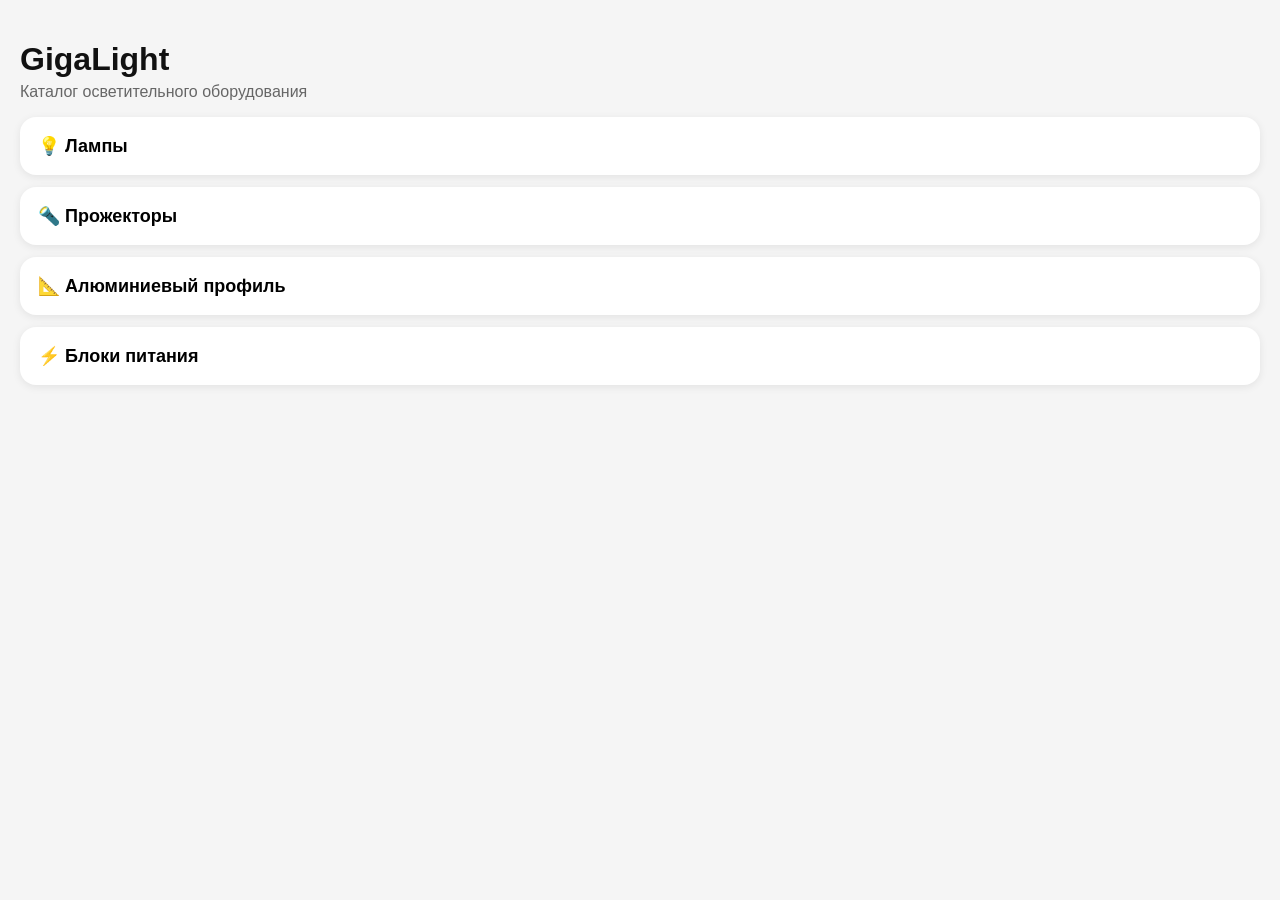
==== index.html @ 50b81de7 "Update index.html" ====
<!DOCTYPE html>
<html lang="ru">
<head>
  <meta charset="UTF-8">
  <meta name="viewport" content="width=device-width, initial-scale=1.0">
  <title>GigaLight</title>
  <link rel="stylesheet" href="style.css">
</head>

<body>

  <header class="header">
    <h1>GigaLight</h1>
    <p>Каталог осветительного оборудования</p>
  </header>

  <main class="catalog">

    <button class="category">
      <span class="icon">💡</span>
      <span>Лампы</span>
    </button>

    <button class="category">
      <span class="icon">🔦</span>
      <span>Прожекторы</span>
    </button>

    <button class="category">
      <span class="icon">📐</span>
      <span>Алюминиевый профиль</span>
    </button>

    <button class="category">
      <span class="icon">⚡</span>
      <span>Блоки питания</span>
    </button>

  </main>

</body>
</html>
---- style.css ----
* {
  box-sizing: border-box;
}

body {
  margin: 0;
  padding: 20px;
  font-family: Arial, sans-serif;
  background: #f5f5f5;
  color: #111;
}

h1 {
  margin-bottom: 5px;
  font-size: 32px;
}

p {
  color: #666;
  margin-top: 0;
}

button {
  display: block;
  width: 100%;
  margin: 12px 0;
  padding: 18px;
  border: none;
  border-radius: 16px;
  background: white;
  font-size: 18px;
  font-weight: bold;
  text-align: left;
  box-shadow: 0 2px 8px rgba(0, 0, 0, 0.08);
}
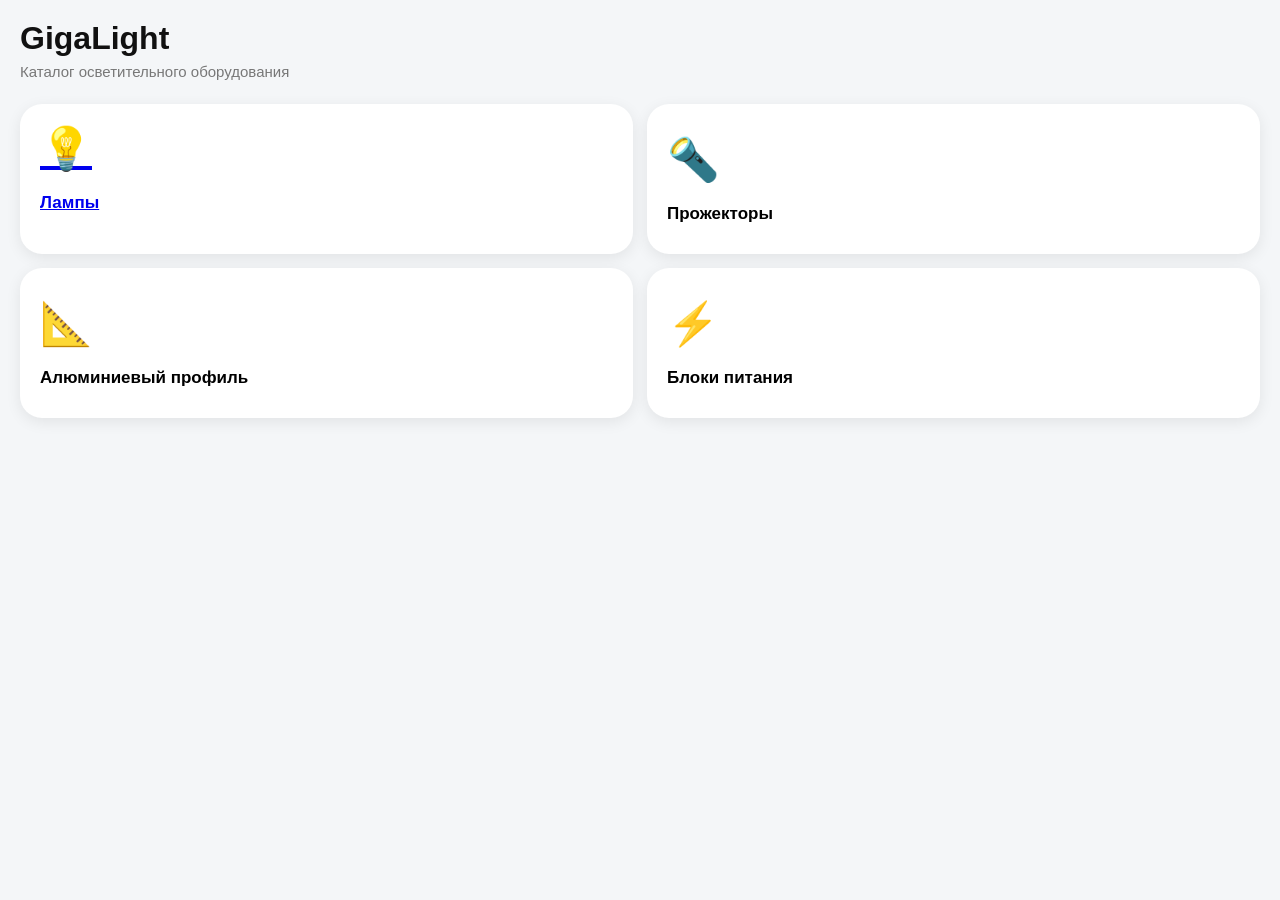
==== commit ed403d76: "Update index.html" ====
--- a/index.html
+++ b/index.html
@@ -16,10 +16,10 @@
 
   <main class="catalog">
 
-    <button class="category">
-      <span class="icon">💡</span>
-      <span>Лампы</span>
-    </button>
+    <a class="category" href="lamps.html">
+  <span class="icon">💡</span>
+  <span>Лампы</span>
+    </a>
 
     <button class="category">
       <span class="icon">🔦</span>
@@ -31,6 +31,7 @@
       <span>Алюминиевый профиль</span>
     </button>
 
+  
     <button class="category">
       <span class="icon">⚡</span>
       <span>Блоки питания</span>
--- a/style.css
+++ b/style.css
@@ -6,30 +6,57 @@
   margin: 0;
   padding: 20px;
   font-family: Arial, sans-serif;
-  background: #f5f5f5;
+  background: #f4f6f8;
   color: #111;
 }
 
-h1 {
-  margin-bottom: 5px;
-  font-size: 32px;
+.header {
+  margin-bottom: 24px;
 }
 
-p {
-  color: #666;
-  margin-top: 0;
+.header h1 {
+  margin: 0;
+  font-size: 32px;
+  font-weight: 800;
 }
 
-button {
+.header p {
+  margin: 6px 0 0;
+  color: #777;
+  font-size: 15px;
+}
+
+.catalog {
+  display: grid;
+  grid-template-columns: 1fr 1fr;
+  gap: 14px;
+}
+
+.category {
+  min-height: 150px;
+  padding: 20px;
+  border: none;
+  border-radius: 22px;
+  background: white;
+  box-shadow: 0 4px 15px rgba(0, 0, 0, 0.08);
+  font-size: 17px;
+  font-weight: 700;
+  text-align: left;
+  cursor: pointer;
+}
+
+.category:active {
+  transform: scale(0.97);
+}
+
+.icon {
   display: block;
-  width: 100%;
-  margin: 12px 0;
-  padding: 18px;
-  border: none;
-  border-radius: 16px;
-  background: white;
-  font-size: 18px;
-  font-weight: bold;
-  text-align: left;
-  box-shadow: 0 2px 8px rgba(0, 0, 0, 0.08);
+  margin-bottom: 20px;
+  font-size: 42px;
 }
+
+@media (max-width: 500px) {
+  .catalog {
+    grid-template-columns: 1fr 1fr;
+  }
+}
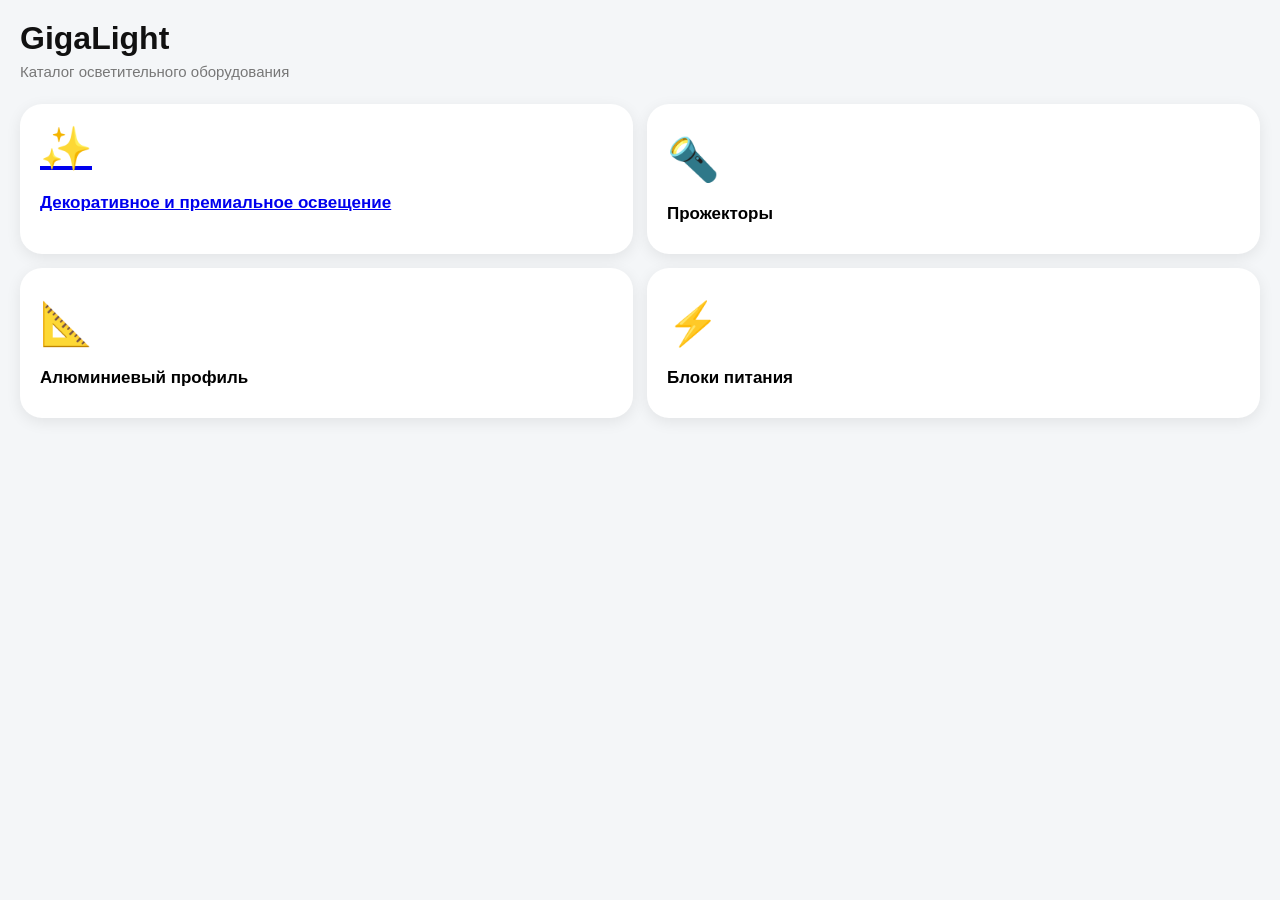
==== commit b411d766: "Update index.html" ====
--- a/index.html
+++ b/index.html
@@ -17,8 +17,8 @@
   <main class="catalog">
 
     <a class="category" href="lamps.html">
-  <span class="icon">💡</span>
-  <span>Лампы</span>
+  <span class="icon">✨️</span>
+  <span>Декоративное и премиальное освещение</span>
     </a>
 
     <button class="category">
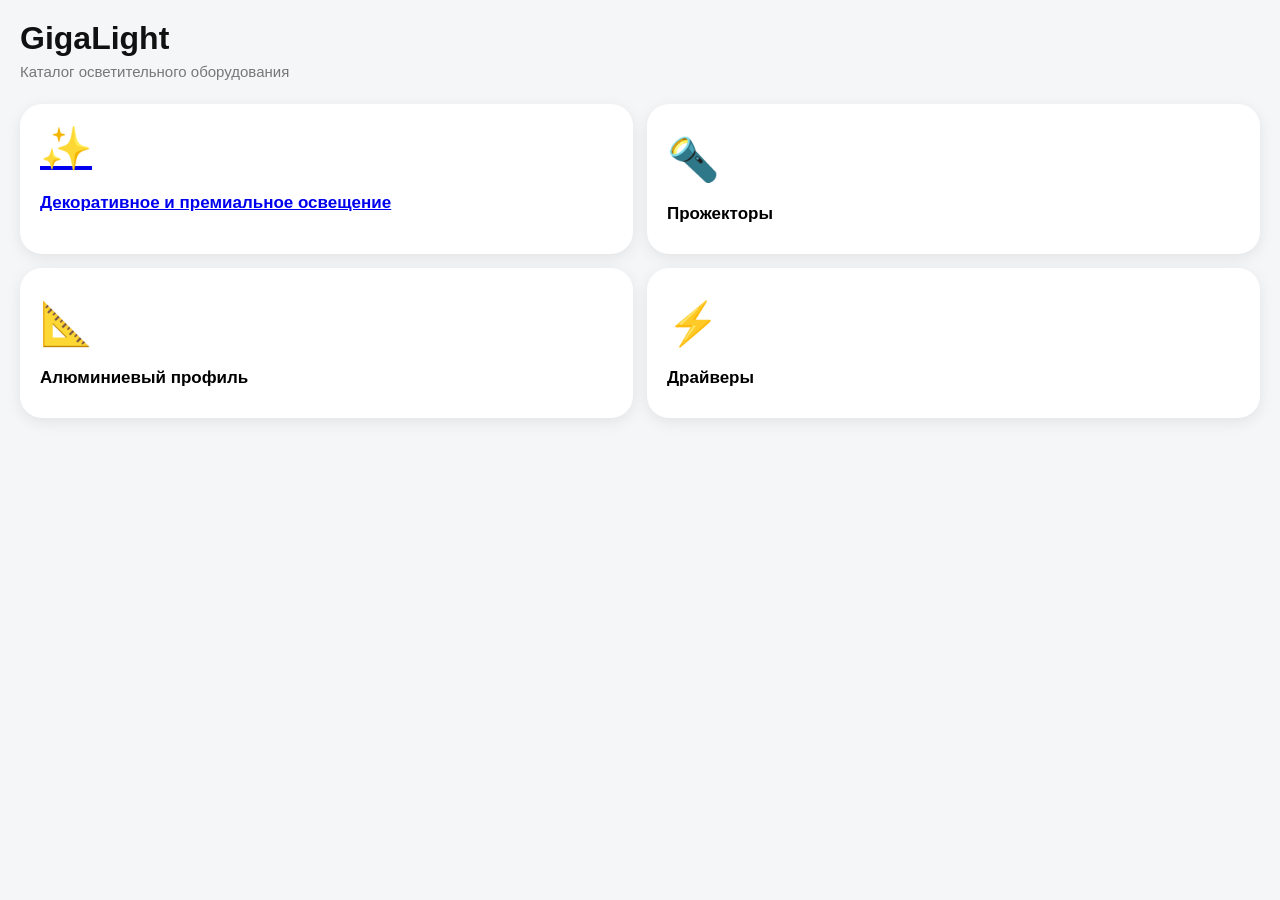
==== commit 0d84f5bb: "Update index.html" ====
--- a/index.html
+++ b/index.html
@@ -34,7 +34,7 @@
   
     <button class="category">
       <span class="icon">⚡</span>
-      <span>Блоки питания</span>
+      <span>Драйверы</span>
     </button>
 
   </main>
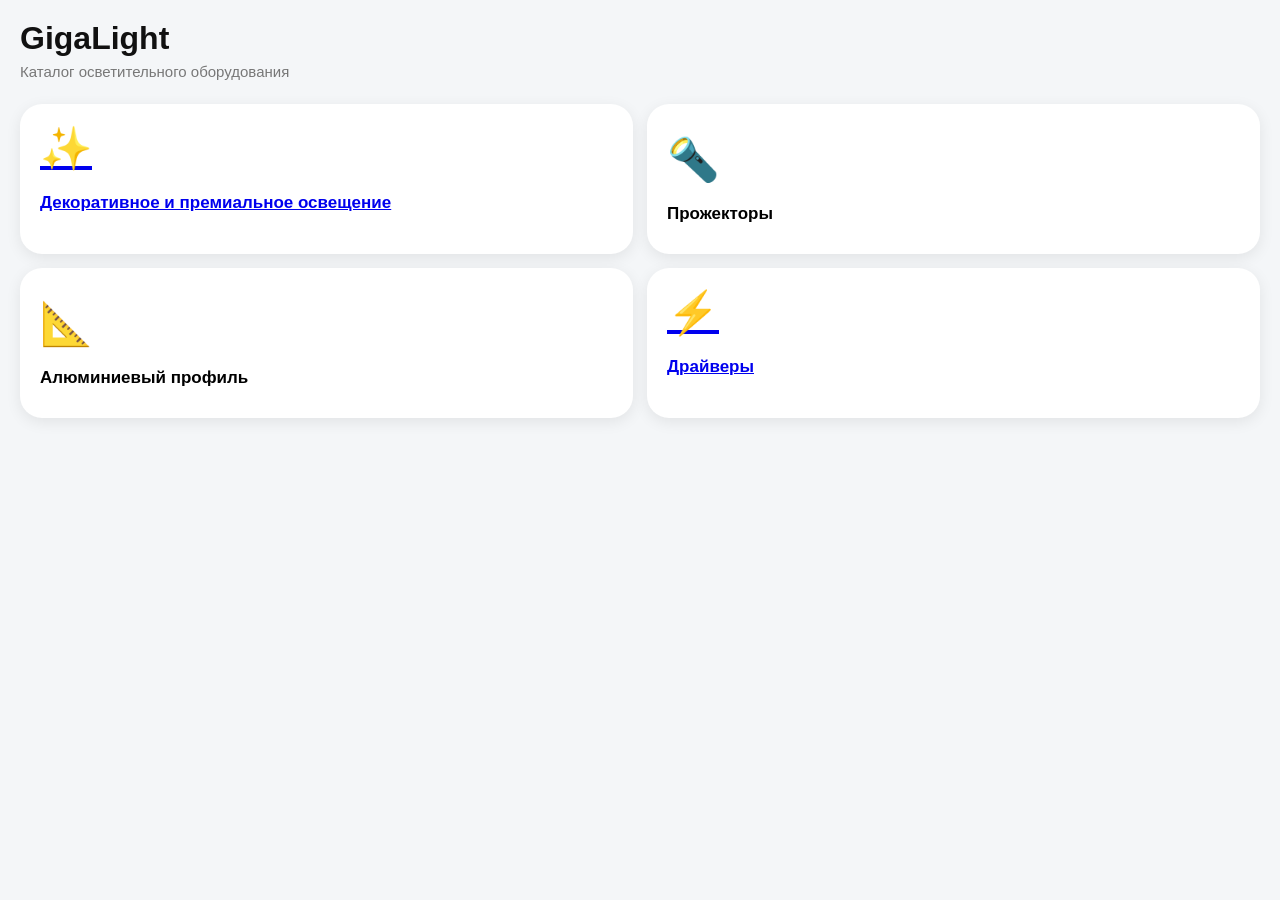
==== commit c053d938: "Update index.html" ====
--- a/index.html
+++ b/index.html
@@ -31,11 +31,11 @@
       <span>Алюминиевый профиль</span>
     </button>
 
-  
-    <button class="category">
-      <span class="icon">⚡</span>
-      <span>Драйверы</span>
-    </button>
+
+    <a class="category" href="drivers.html">
+  <span class="icon">⚡</span>
+  <span>Драйверы</span>
+    </a>
 
   </main>
 
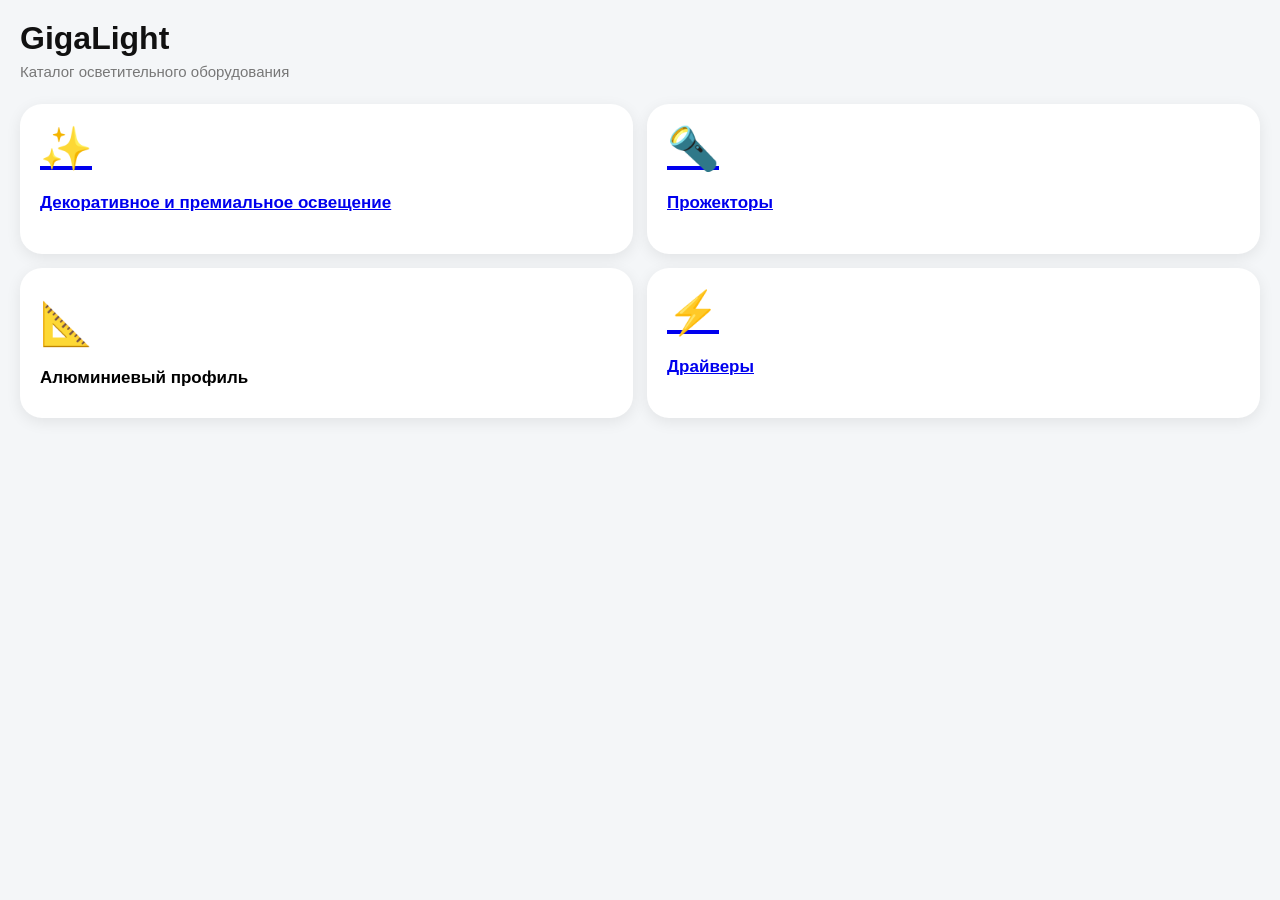
==== commit fe9f97c4: "Update index.html" ====
--- a/index.html
+++ b/index.html
@@ -21,10 +21,10 @@
   <span>Декоративное и премиальное освещение</span>
     </a>
 
-    <button class="category">
-      <span class="icon">🔦</span>
-      <span>Прожекторы</span>
-    </button>
+    <a class="category" href="spotlights.html">
+  <span class="icon">🔦</span>
+  <span>Прожекторы</span>
+    </a>
 
     <button class="category">
       <span class="icon">📐</span>
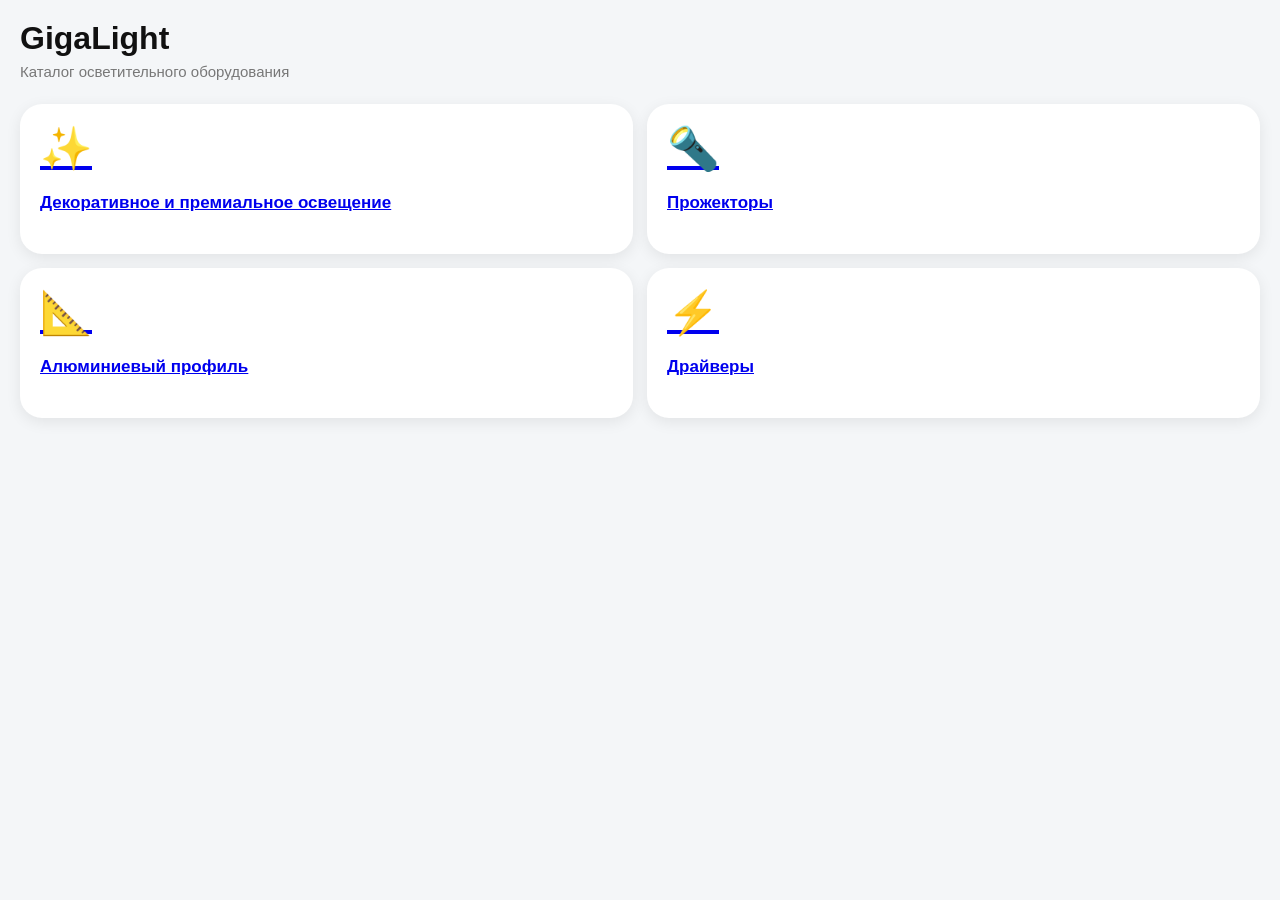
==== commit c561ae9b: "Update index.html" ====
--- a/index.html
+++ b/index.html
@@ -26,10 +26,10 @@
   <span>Прожекторы</span>
     </a>
 
-    <button class="category">
-      <span class="icon">📐</span>
-      <span>Алюминиевый профиль</span>
-    </button>
+    <a class="category" href="profile.html">
+  <span class="icon">📐</span>
+  <span>Алюминиевый профиль</span>
+    </a>
 
 
     <a class="category" href="drivers.html">
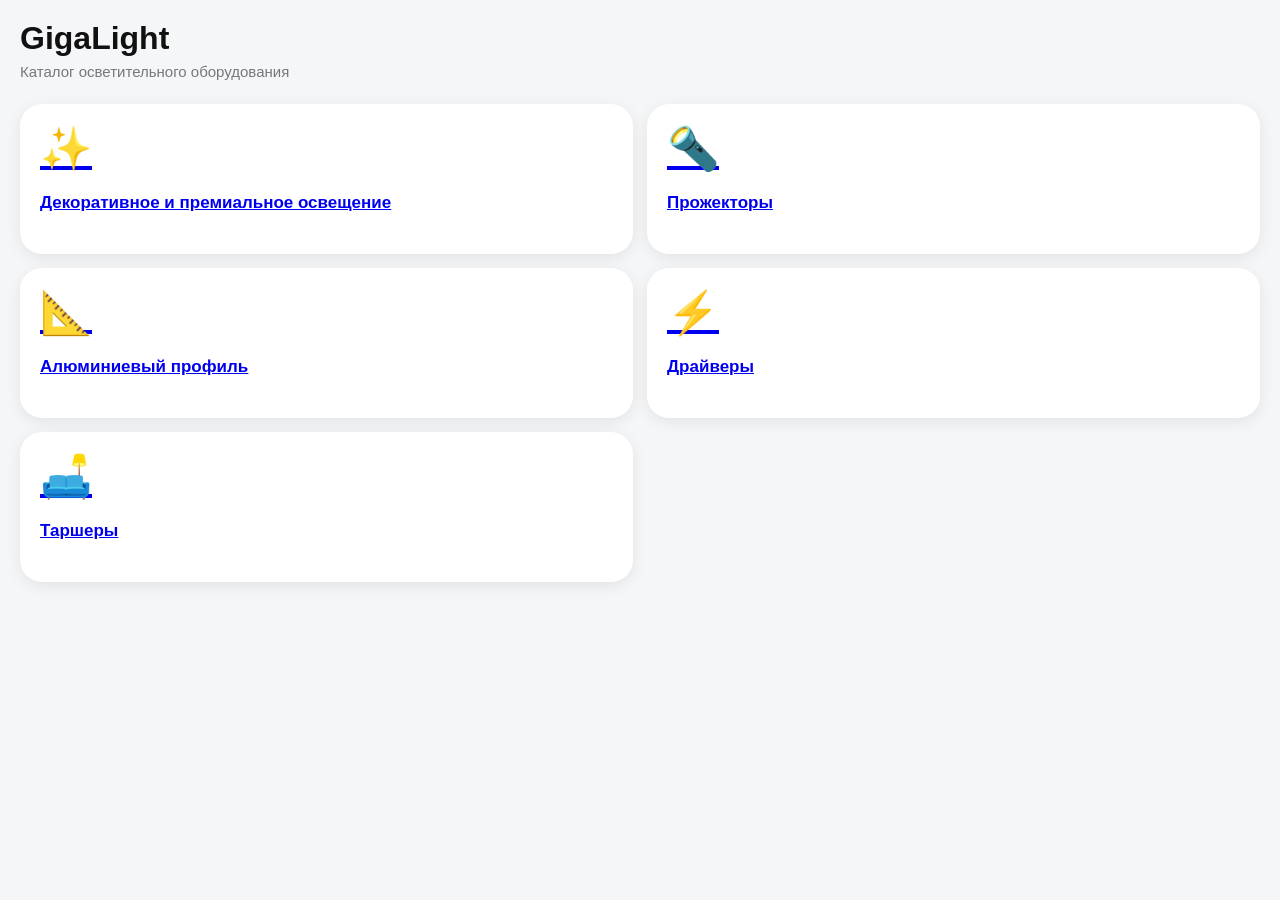
==== commit f673c1d6: "Update index.html" ====
--- a/index.html
+++ b/index.html
@@ -37,6 +37,11 @@
   <span>Драйверы</span>
     </a>
 
+    <a class="category" href="floor-lamps.html">
+  <span class="icon">🛋️</span>
+  <span>Таршеры</span>
+    </a>
+
   </main>
 
 </body>
